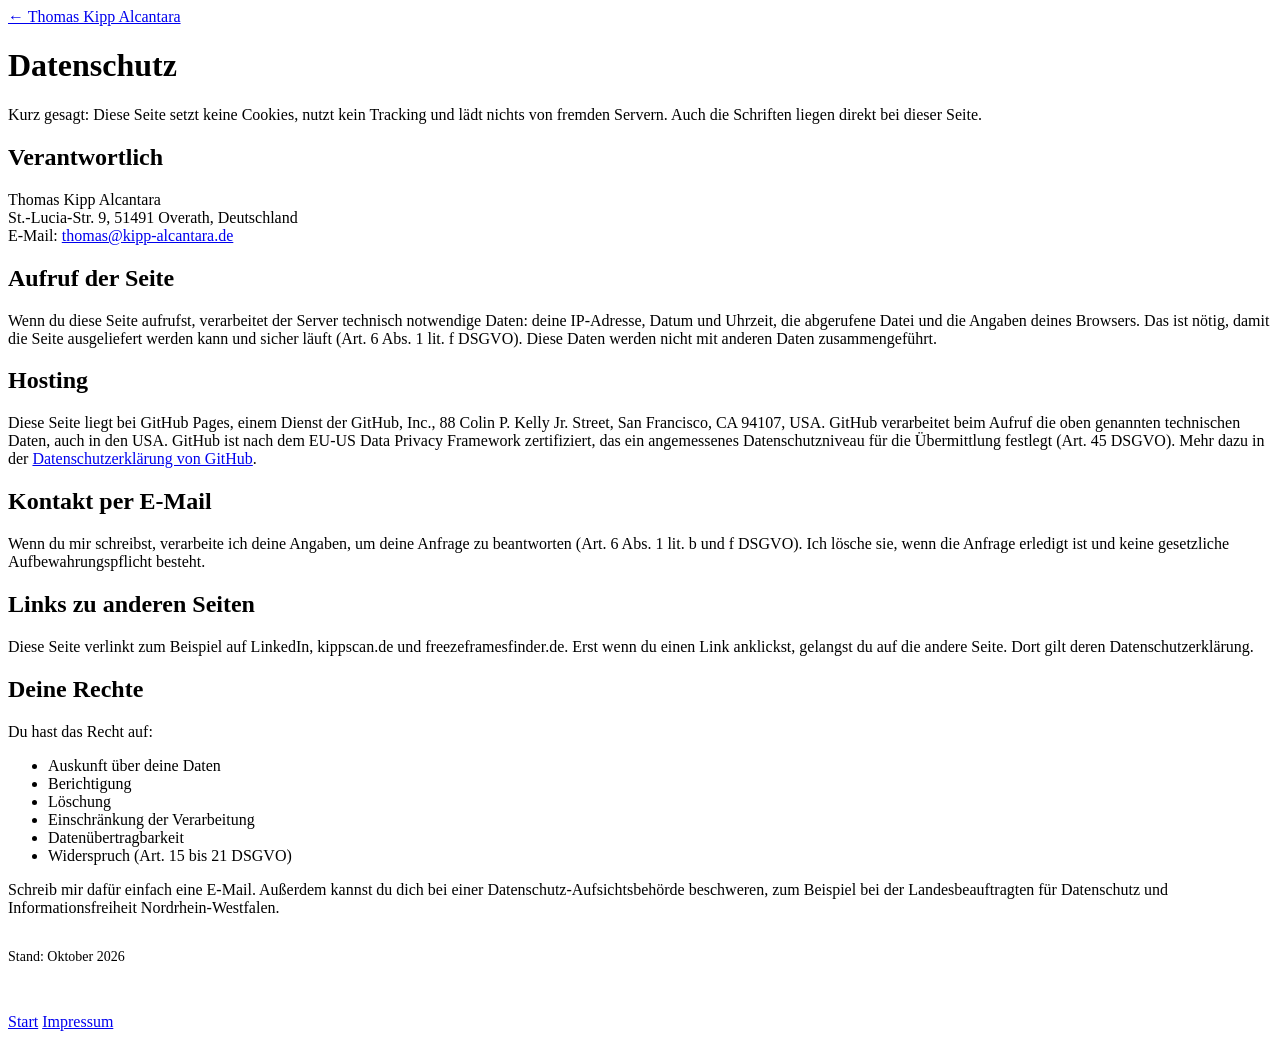
==== datenschutz.html @ ea0fd3ed "Datenschutz: GitHub Pages als Hoster, Domain für Pages Co-Authored-By: Claude Opus 5.5 <noreply@anth" ====
<!doctype html>
<html lang="de">
<head>
  <meta charset="utf-8">
  <meta name="viewport" content="width=device-width, initial-scale=1">
  <title>Datenschutz · Thomas Kipp Alcantara</title>
  <meta name="robots" content="noindex">
  <link rel="icon" href="img/favicon.svg" type="image/svg+xml">
  <link rel="stylesheet" href="css/style.css?v=3">
</head>
<body>
  <main class="wrap recht">
    <header class="top">
      <a class="zurueck" href="index.html">← Thomas Kipp Alcantara</a>
    </header>

    <h1>Datenschutz</h1>

    <p>Kurz gesagt: Diese Seite setzt keine Cookies, nutzt kein Tracking und lädt nichts von fremden Servern. Auch die Schriften liegen direkt bei dieser Seite.</p>

    <h2>Verantwortlich</h2>
    <p>
      Thomas Kipp Alcantara<br>
      St.-Lucia-Str. 9, 51491 Overath, Deutschland<br>
      E-Mail: <a href="mailto:thomas@kipp-alcantara.de">thomas@kipp-alcantara.de</a>
    </p>

    <h2>Aufruf der Seite</h2>
    <p>Wenn du diese Seite aufrufst, verarbeitet der Server technisch notwendige Daten: deine IP-Adresse, Datum und Uhrzeit, die abgerufene Datei und die Angaben deines Browsers. Das ist nötig, damit die Seite ausgeliefert werden kann und sicher läuft (Art. 6 Abs. 1 lit. f DSGVO). Diese Daten werden nicht mit anderen Daten zusammengeführt.</p>

    <h2>Hosting</h2>
    <p>Diese Seite liegt bei GitHub Pages, einem Dienst der GitHub, Inc., 88 Colin P. Kelly Jr. Street, San Francisco, CA 94107, USA. GitHub verarbeitet beim Aufruf die oben genannten technischen Daten, auch in den USA. GitHub ist nach dem EU-US Data Privacy Framework zertifiziert, das ein angemessenes Datenschutzniveau für die Übermittlung festlegt (Art. 45 DSGVO). Mehr dazu in der <a href="https://docs.github.com/de/site-policy/privacy-policies/github-general-privacy-statement">Datenschutzerklärung von GitHub</a>.</p>

    <h2>Kontakt per E-Mail</h2>
    <p>Wenn du mir schreibst, verarbeite ich deine Angaben, um deine Anfrage zu beantworten (Art. 6 Abs. 1 lit. b und f DSGVO). Ich lösche sie, wenn die Anfrage erledigt ist und keine gesetzliche Aufbewahrungspflicht besteht.</p>

    <h2>Links zu anderen Seiten</h2>
    <p>Diese Seite verlinkt zum Beispiel auf LinkedIn, kippscan.de und freezeframesfinder.de. Erst wenn du einen Link anklickst, gelangst du auf die andere Seite. Dort gilt deren Datenschutzerklärung.</p>

    <h2>Deine Rechte</h2>
    <p>Du hast das Recht auf:</p>
    <ul>
      <li>Auskunft über deine Daten</li>
      <li>Berichtigung</li>
      <li>Löschung</li>
      <li>Einschränkung der Verarbeitung</li>
      <li>Datenübertragbarkeit</li>
      <li>Widerspruch (Art. 15 bis 21 DSGVO)</li>
    </ul>
    <p>Schreib mir dafür einfach eine E-Mail. Außerdem kannst du dich bei einer Datenschutz-Aufsichtsbehörde beschweren, zum Beispiel bei der Landesbeauftragten für Datenschutz und Informationsfreiheit Nordrhein-Westfalen.</p>

    <p style="margin-top: 32px; color: var(--grau); font-size: 14px;">Stand: Oktober 2026</p>

    <footer class="fuss" style="margin-top: 48px;">
      <a href="index.html">Start</a>
      <a href="impressum.html">Impressum</a>
    </footer>
  </main>
</body>
</html>
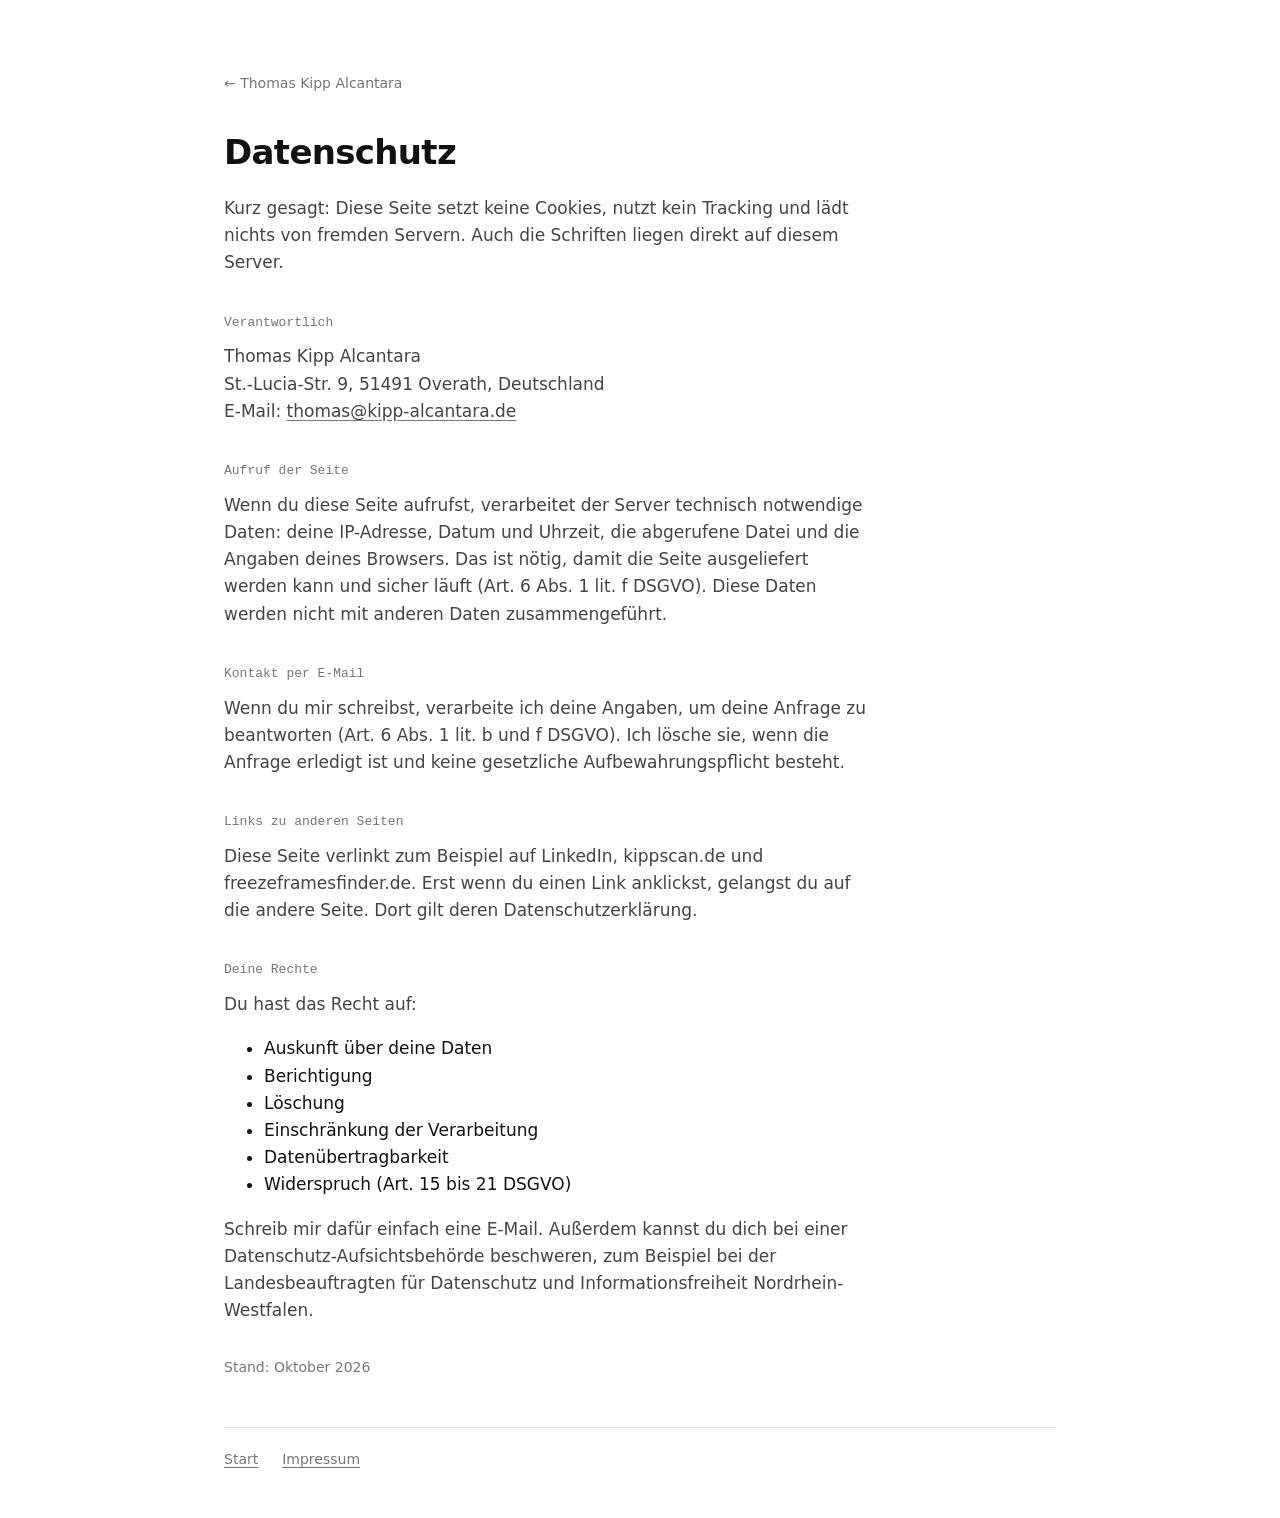
==== commit c6636756: "Seite auf fünf Werkzeuge umgebaut, schlichte Gestaltung Für die REWE-Bewerbung: KI-Schnitt, FreezeFr" ====
--- a/datenschutz.html
+++ b/datenschutz.html
@@ -16,7 +16,7 @@
 
     <h1>Datenschutz</h1>
 
-    <p>Kurz gesagt: Diese Seite setzt keine Cookies, nutzt kein Tracking und lädt nichts von fremden Servern. Auch die Schriften liegen direkt bei dieser Seite.</p>
+    <p>Kurz gesagt: Diese Seite setzt keine Cookies, nutzt kein Tracking und lädt nichts von fremden Servern. Auch die Schriften liegen direkt auf diesem Server.</p>
 
     <h2>Verantwortlich</h2>
     <p>
@@ -26,10 +26,9 @@
     </p>
 
     <h2>Aufruf der Seite</h2>
+    <!-- PFLICHT, sobald das Hosting feststeht: Namen und Sitz des Hosters eintragen.
+         Liegt der Hoster außerhalb der EU (z. B. GitHub Pages, USA), einen Satz zur Übermittlung in ein Drittland ergänzen. -->
     <p>Wenn du diese Seite aufrufst, verarbeitet der Server technisch notwendige Daten: deine IP-Adresse, Datum und Uhrzeit, die abgerufene Datei und die Angaben deines Browsers. Das ist nötig, damit die Seite ausgeliefert werden kann und sicher läuft (Art. 6 Abs. 1 lit. f DSGVO). Diese Daten werden nicht mit anderen Daten zusammengeführt.</p>
-
-    <h2>Hosting</h2>
-    <p>Diese Seite liegt bei GitHub Pages, einem Dienst der GitHub, Inc., 88 Colin P. Kelly Jr. Street, San Francisco, CA 94107, USA. GitHub verarbeitet beim Aufruf die oben genannten technischen Daten, auch in den USA. GitHub ist nach dem EU-US Data Privacy Framework zertifiziert, das ein angemessenes Datenschutzniveau für die Übermittlung festlegt (Art. 45 DSGVO). Mehr dazu in der <a href="https://docs.github.com/de/site-policy/privacy-policies/github-general-privacy-statement">Datenschutzerklärung von GitHub</a>.</p>
 
     <h2>Kontakt per E-Mail</h2>
     <p>Wenn du mir schreibst, verarbeite ich deine Angaben, um deine Anfrage zu beantworten (Art. 6 Abs. 1 lit. b und f DSGVO). Ich lösche sie, wenn die Anfrage erledigt ist und keine gesetzliche Aufbewahrungspflicht besteht.</p>
--- a/css/style.css
+++ b/css/style.css
@@ -0,0 +1,208 @@
+/* Thomas Kipp Alcantara – schlichte Seite: eine Schrift, viel Weiß, die Werkzeuge stehen im Mittelpunkt.
+   Schriften liegen selbst auf dem Server (DSGVO), nichts wird von fremden Servern geladen. */
+
+@font-face { font-family: "Inter"; font-style: normal; font-weight: 400 600; font-display: swap; src: url("../fonts/inter.woff2") format("woff2"); }
+@font-face { font-family: "IBM Plex Mono"; font-style: normal; font-weight: 400; font-display: swap; src: url("../fonts/ibm-plex-mono-400.woff2") format("woff2"); }
+
+:root {
+  --grund: #ffffff;
+  --text: #111111;
+  --text-2: #444444;
+  --grau: #767676;
+  --linie: #e4e4e4;
+  --flaeche: #f5f5f5;
+  --schrift: "Inter", system-ui, -apple-system, "Segoe UI", sans-serif;
+  --mono: "IBM Plex Mono", ui-monospace, Menlo, monospace;
+}
+
+@media (prefers-color-scheme: dark) {
+  :root {
+    --grund: #0f0f10;
+    --text: #f2f2f2;
+    --text-2: #c4c4c4;
+    --grau: #8c8c8c;
+    --linie: #2a2a2c;
+    --flaeche: #19191b;
+  }
+}
+
+* { box-sizing: border-box; }
+
+html { -webkit-text-size-adjust: 100%; }
+
+body {
+  margin: 0;
+  background: var(--grund);
+  color: var(--text);
+  font-family: var(--schrift);
+  font-size: 17px;
+  line-height: 1.6;
+  -webkit-font-smoothing: antialiased;
+}
+
+.wrap {
+  max-width: 880px;
+  margin: 0 auto;
+  padding: 72px 24px 48px;
+}
+
+a { color: inherit; text-decoration-color: var(--grau); text-underline-offset: 3px; }
+a:hover { text-decoration-color: currentColor; }
+
+h1, h2, h3, p, dl, dd, figure { margin: 0; }
+
+/* Kopf */
+.kopf {
+  display: flex;
+  align-items: center;
+  justify-content: space-between;
+  gap: 32px;
+}
+.rolle {
+  font-family: var(--mono);
+  font-size: 13px;
+  color: var(--grau);
+  margin-bottom: 14px;
+}
+h1 {
+  font-size: clamp(34px, 6vw, 54px);
+  line-height: 1.08;
+  font-weight: 600;
+  letter-spacing: -0.02em;
+}
+.claim {
+  margin-top: 16px;
+  font-size: clamp(19px, 2.6vw, 23px);
+  color: var(--text-2);
+  max-width: 22em;
+}
+.foto {
+  width: 148px;
+  height: 148px;
+  flex: none;
+  border-radius: 50%;
+  object-fit: cover;
+}
+
+/* Abschnitte */
+section {
+  margin-top: 72px;
+  padding-top: 20px;
+  border-top: 1px solid var(--linie);
+}
+h2 {
+  font-family: var(--mono);
+  font-size: 13px;
+  font-weight: 400;
+  color: var(--grau);
+  margin-bottom: 24px;
+}
+.text p { max-width: 38em; }
+.text p + p { margin-top: 14px; }
+
+/* Werkzeuge */
+.werkzeug + .werkzeug {
+  margin-top: 64px;
+  padding-top: 48px;
+  border-top: 1px solid var(--linie);
+}
+.werkzeug header {
+  display: grid;
+  grid-template-columns: 44px 1fr;
+  column-gap: 8px;
+  align-items: baseline;
+}
+.nr {
+  font-family: var(--mono);
+  font-size: 13px;
+  color: var(--grau);
+}
+h3 {
+  font-size: clamp(24px, 3.6vw, 30px);
+  line-height: 1.2;
+  font-weight: 600;
+  letter-spacing: -0.01em;
+}
+.kurz {
+  grid-column: 2;
+  margin-top: 6px;
+  color: var(--text-2);
+  font-size: 18px;
+}
+figure { margin-top: 24px; }
+figure img, figure video {
+  display: block;
+  width: 100%;
+  height: auto;
+  border: 1px solid var(--linie);
+  border-radius: 8px;
+  background: var(--flaeche);
+}
+figcaption {
+  margin-top: 8px;
+  font-size: 14px;
+  color: var(--grau);
+}
+
+/* Zeilen: Begriff links, Inhalt rechts */
+.spec {
+  display: grid;
+  grid-template-columns: 120px 1fr;
+  margin-top: 24px;
+}
+section > .spec { margin-top: 0; }
+.spec dt, .spec dd {
+  padding: 12px 0;
+  border-top: 1px solid var(--linie);
+}
+.spec dt:first-of-type, .spec dt:first-of-type + dd { border-top: 0; padding-top: 0; }
+.spec dt {
+  font-family: var(--mono);
+  font-size: 13px;
+  line-height: 2;
+  color: var(--grau);
+}
+.spec dd { color: var(--text-2); }
+
+.btn {
+  display: inline-block;
+  margin-top: 24px;
+  padding: 10px 18px;
+  border: 1px solid var(--text);
+  border-radius: 6px;
+  font-size: 15px;
+  text-decoration: none;
+}
+.btn:hover { background: var(--text); color: var(--grund); }
+
+.fuss {
+  margin-top: 72px;
+  padding-top: 20px;
+  border-top: 1px solid var(--linie);
+  display: flex;
+  gap: 24px;
+  font-size: 14px;
+  color: var(--grau);
+}
+
+/* Impressum und Datenschutz */
+.top { font-size: 14px; color: var(--grau); margin-bottom: 40px; }
+.zurueck { text-decoration: none; }
+.recht h1 { font-size: 34px; margin-bottom: 24px; }
+.recht h2 { margin: 36px 0 10px; }
+.recht p { max-width: 38em; color: var(--text-2); }
+.recht p + p { margin-top: 12px; }
+
+@media (max-width: 640px) {
+  body { font-size: 16px; }
+  .wrap { padding: 40px 16px 32px; }
+  .kopf { flex-direction: column-reverse; align-items: flex-start; gap: 24px; }
+  .foto { width: 96px; height: 96px; }
+  section { margin-top: 56px; }
+  .werkzeug header { grid-template-columns: 1fr; }
+  .kurz { grid-column: 1; }
+  .spec { grid-template-columns: 1fr; }
+  .spec dt { padding-bottom: 0; line-height: 1.6; }
+  .spec dd { border-top: 0; padding-top: 2px; }
+  .spec dt:first-of-type + dd { padding-top: 2px; }
+}
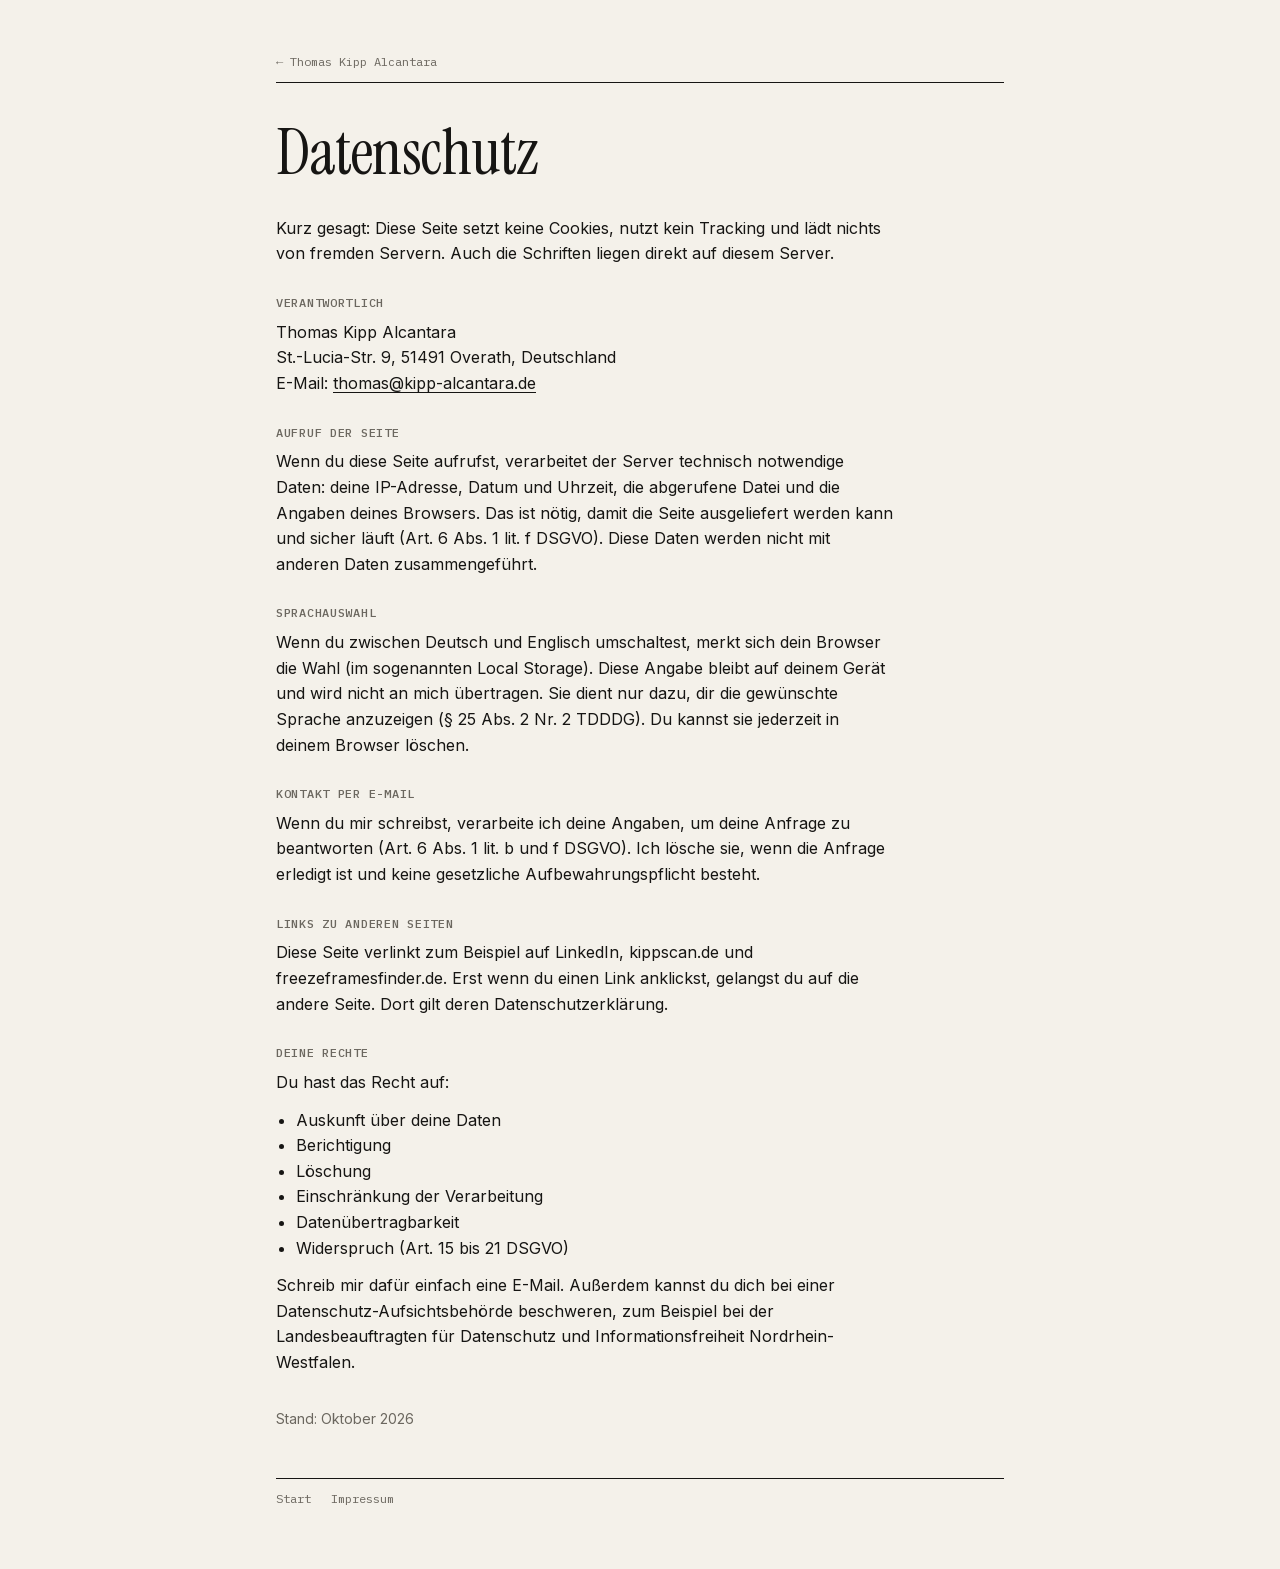
==== commit 40d96556: "Stand der Profilseite vom 25.10.2026 vor dem Umbau Sichert den bisherigen Entwurf, bevor die Seite a" ====
--- a/datenschutz.html
+++ b/datenschutz.html
@@ -30,6 +30,9 @@
          Liegt der Hoster außerhalb der EU (z. B. GitHub Pages, USA), einen Satz zur Übermittlung in ein Drittland ergänzen. -->
     <p>Wenn du diese Seite aufrufst, verarbeitet der Server technisch notwendige Daten: deine IP-Adresse, Datum und Uhrzeit, die abgerufene Datei und die Angaben deines Browsers. Das ist nötig, damit die Seite ausgeliefert werden kann und sicher läuft (Art. 6 Abs. 1 lit. f DSGVO). Diese Daten werden nicht mit anderen Daten zusammengeführt.</p>
 
+    <h2>Sprachauswahl</h2>
+    <p>Wenn du zwischen Deutsch und Englisch umschaltest, merkt sich dein Browser die Wahl (im sogenannten Local Storage). Diese Angabe bleibt auf deinem Gerät und wird nicht an mich übertragen. Sie dient nur dazu, dir die gewünschte Sprache anzuzeigen (§ 25 Abs. 2 Nr. 2 TDDDG). Du kannst sie jederzeit in deinem Browser löschen.</p>
+
     <h2>Kontakt per E-Mail</h2>
     <p>Wenn du mir schreibst, verarbeite ich deine Angaben, um deine Anfrage zu beantworten (Art. 6 Abs. 1 lit. b und f DSGVO). Ich lösche sie, wenn die Anfrage erledigt ist und keine gesetzliche Aufbewahrungspflicht besteht.</p>
 
--- a/css/style.css
+++ b/css/style.css
@@ -1,208 +1,127 @@
-/* Thomas Kipp Alcantara – schlichte Seite: eine Schrift, viel Weiß, die Werkzeuge stehen im Mittelpunkt.
-   Schriften liegen selbst auf dem Server (DSGVO), nichts wird von fremden Servern geladen. */
+/* ============================================================
+   THOMAS KIPP ALCANTARA — style.css
+   Entwurf A „Redaktionell hell“: Papierton, Serifen-Überschrift,
+   Mono für Beschriftungen, dünne Linien statt Kästen.
+   Farben stehen oben als Variablen – nur dort ändern.
+   ============================================================ */
 
+@font-face { font-family: "Instrument Serif"; font-style: normal; font-weight: 400; font-display: swap; src: url("../fonts/instrument-serif.woff2") format("woff2"); }
+@font-face { font-family: "Instrument Serif"; font-style: italic; font-weight: 400; font-display: swap; src: url("../fonts/instrument-serif-italic.woff2") format("woff2"); }
 @font-face { font-family: "Inter"; font-style: normal; font-weight: 400 600; font-display: swap; src: url("../fonts/inter.woff2") format("woff2"); }
 @font-face { font-family: "IBM Plex Mono"; font-style: normal; font-weight: 400; font-display: swap; src: url("../fonts/ibm-plex-mono-400.woff2") format("woff2"); }
+@font-face { font-family: "IBM Plex Mono"; font-style: normal; font-weight: 500; font-display: swap; src: url("../fonts/ibm-plex-mono-500.woff2") format("woff2"); }
 
 :root {
-  --grund: #ffffff;
-  --text: #111111;
-  --text-2: #444444;
-  --grau: #767676;
-  --linie: #e4e4e4;
-  --flaeche: #f5f5f5;
-  --schrift: "Inter", system-ui, -apple-system, "Segoe UI", sans-serif;
+  --papier: #f4f1ea;
+  --tinte: #161513;
+  --text-2: #3b3832;
+  --grau: #6b675f;
+  --grau-hell: #8b867c;
+  --linie: #d5d0c5;
+
+  --serif: "Instrument Serif", Georgia, serif;
+  --sans: "Inter", system-ui, -apple-system, sans-serif;
   --mono: "IBM Plex Mono", ui-monospace, Menlo, monospace;
 }
 
-@media (prefers-color-scheme: dark) {
-  :root {
-    --grund: #0f0f10;
-    --text: #f2f2f2;
-    --text-2: #c4c4c4;
-    --grau: #8c8c8c;
-    --linie: #2a2a2c;
-    --flaeche: #19191b;
-  }
-}
-
-* { box-sizing: border-box; }
+* { box-sizing: border-box; margin: 0; padding: 0; }
 
 html { -webkit-text-size-adjust: 100%; }
 
 body {
-  margin: 0;
-  background: var(--grund);
-  color: var(--text);
-  font-family: var(--schrift);
+  background: var(--papier);
+  color: var(--tinte);
+  font-family: var(--sans);
   font-size: 17px;
   line-height: 1.6;
   -webkit-font-smoothing: antialiased;
 }
 
-.wrap {
-  max-width: 880px;
-  margin: 0 auto;
-  padding: 72px 24px 48px;
+a { color: inherit; text-underline-offset: 3px; text-decoration-thickness: 1px; }
+a:hover { color: var(--grau); }
+:focus-visible { outline: 2px solid var(--tinte); outline-offset: 3px; }
+
+.wrap { max-width: 760px; margin: 0 auto; padding: 56px 16px 64px; }
+
+/* ---------- Kopfzeile ---------- */
+.top {
+  display: flex; justify-content: space-between; align-items: center; gap: 16px;
+  font: 400 12px/1 var(--mono); color: var(--grau);
+  padding-bottom: 14px; border-bottom: 1px solid var(--tinte);
+}
+.sprache { display: flex; gap: 6px; align-items: center; }
+.sprache button {
+  font: inherit; color: var(--grau-hell); background: none; border: 0; padding: 4px 2px; cursor: pointer;
+}
+.sprache button[aria-pressed="true"] { color: var(--tinte); }
+
+/* ---------- Name, Claim, Foto ---------- */
+.kopf { display: grid; grid-template-columns: 1fr 180px; gap: 32px; padding: 40px 0 48px; align-items: end; }
+h1 { font: 400 clamp(48px, 9vw, 88px)/.95 var(--serif); letter-spacing: -.01em; }
+.claim { margin-top: 20px; font: italic 400 26px/1.25 var(--serif); color: var(--text-2); }
+.foto { display: block; width: 100%; height: auto; aspect-ratio: 4 / 5; object-fit: cover; object-position: 50% 30%; background: #1d1d1d; }
+
+/* ---------- Abschnitte ---------- */
+section { border-top: 1px solid var(--tinte); padding: 28px 0 36px; display: grid; grid-template-columns: 160px 1fr; gap: 24px; }
+h2 { font: 500 12px/1.4 var(--mono); text-transform: uppercase; letter-spacing: .06em; color: var(--grau); }
+section p { max-width: 52ch; }
+
+/* ---------- Liste „Umgesetzt“ ---------- */
+.liste { list-style: none; }
+.liste li { display: grid; grid-template-columns: 34px 1fr auto; gap: 12px; padding: 12px 0; border-bottom: 1px solid var(--linie); align-items: baseline; }
+.liste li:first-child { padding-top: 0; }
+.liste .nr { font: 400 12px/1 var(--mono); color: var(--grau-hell); }
+.liste .was { font-weight: 500; line-height: 1.4; }
+.liste .art { display: inline-block; color: var(--grau); font-size: 14px; margin-left: 8px; font-weight: 400; }
+.liste .namen { grid-column: 2 / -1; color: var(--text-2); font-size: 16px; line-height: 1.7; }
+.liste .namen span { white-space: nowrap; }
+.liste .link { font: 400 13px/1 var(--mono); text-decoration: none; border-bottom: 1px solid currentColor; white-space: nowrap; }
+.liste .gruppe {
+  display: block; padding: 20px 0 8px; border: 0;
+  font: 500 11px/1 var(--mono); text-transform: uppercase; letter-spacing: .06em; color: var(--grau-hell);
+}
+.liste .gruppe:first-child { padding-top: 2px; }
+
+/* ---------- Spec-Zeilen (Werkzeug, Kontakt) ---------- */
+.spec { display: grid; grid-template-columns: 136px 1fr; row-gap: 10px; font-size: 16px; }
+.spec dt { font: 400 13px/1.6 var(--mono); color: var(--grau); }
+.spec dd { min-width: 0; overflow-wrap: anywhere; }
+
+/* ---------- Kontakt ---------- */
+.anstoss { font: italic 400 24px/1.3 var(--serif); color: var(--text-2); margin-bottom: 18px; }
+.btn {
+  display: inline-block; margin-top: 20px; padding: 12px 18px;
+  background: var(--tinte); color: var(--papier); text-decoration: none; font-size: 15px; font-weight: 500;
+}
+.btn:hover { color: var(--papier); background: var(--text-2); }
+
+/* ---------- Fuß ---------- */
+.fuss { border-top: 1px solid var(--tinte); padding-top: 14px; display: flex; gap: 20px; font: 400 12px/1 var(--mono); color: var(--grau); }
+.fuss a { text-decoration: none; }
+
+/* ---------- Rechtstexte (Impressum, Datenschutz) ---------- */
+.recht h1 { font-size: clamp(40px, 8vw, 64px); padding: 40px 0 32px; }
+.recht h2 { margin: 28px 0 8px; }
+.recht p, .recht ul { max-width: 62ch; margin-bottom: 12px; font-size: 16px; }
+.recht ul { padding-left: 20px; }
+.recht .zurueck { font: 400 12px/1 var(--mono); color: var(--grau); text-decoration: none; }
+
+/* ---------- Handy ---------- */
+@media (max-width: 640px) {
+  .wrap { padding-top: 24px; }
+  .kopf { grid-template-columns: 1fr; gap: 24px; padding: 28px 0 36px; }
+  .kopf .foto { width: 140px; order: -1; }
+  .claim { font-size: 22px; }
+  section { grid-template-columns: 1fr; gap: 14px; }
+  .liste li { grid-template-columns: 28px 1fr; }
+  .liste .art { display: block; margin-left: 0; }
+  .liste .link { grid-column: 2; justify-self: start; }
+  .spec { grid-template-columns: 1fr; row-gap: 2px; }
+  .spec dd { margin-bottom: 10px; }
+  .anstoss { font-size: 21px; }
 }
 
-a { color: inherit; text-decoration-color: var(--grau); text-underline-offset: 3px; }
-a:hover { text-decoration-color: currentColor; }
-
-h1, h2, h3, p, dl, dd, figure { margin: 0; }
-
-/* Kopf */
-.kopf {
-  display: flex;
-  align-items: center;
-  justify-content: space-between;
-  gap: 32px;
+@media print {
+  body { background: #fff; }
+  .sprache, .btn { display: none; }
 }
-.rolle {
-  font-family: var(--mono);
-  font-size: 13px;
-  color: var(--grau);
-  margin-bottom: 14px;
-}
-h1 {
-  font-size: clamp(34px, 6vw, 54px);
-  line-height: 1.08;
-  font-weight: 600;
-  letter-spacing: -0.02em;
-}
-.claim {
-  margin-top: 16px;
-  font-size: clamp(19px, 2.6vw, 23px);
-  color: var(--text-2);
-  max-width: 22em;
-}
-.foto {
-  width: 148px;
-  height: 148px;
-  flex: none;
-  border-radius: 50%;
-  object-fit: cover;
-}
-
-/* Abschnitte */
-section {
-  margin-top: 72px;
-  padding-top: 20px;
-  border-top: 1px solid var(--linie);
-}
-h2 {
-  font-family: var(--mono);
-  font-size: 13px;
-  font-weight: 400;
-  color: var(--grau);
-  margin-bottom: 24px;
-}
-.text p { max-width: 38em; }
-.text p + p { margin-top: 14px; }
-
-/* Werkzeuge */
-.werkzeug + .werkzeug {
-  margin-top: 64px;
-  padding-top: 48px;
-  border-top: 1px solid var(--linie);
-}
-.werkzeug header {
-  display: grid;
-  grid-template-columns: 44px 1fr;
-  column-gap: 8px;
-  align-items: baseline;
-}
-.nr {
-  font-family: var(--mono);
-  font-size: 13px;
-  color: var(--grau);
-}
-h3 {
-  font-size: clamp(24px, 3.6vw, 30px);
-  line-height: 1.2;
-  font-weight: 600;
-  letter-spacing: -0.01em;
-}
-.kurz {
-  grid-column: 2;
-  margin-top: 6px;
-  color: var(--text-2);
-  font-size: 18px;
-}
-figure { margin-top: 24px; }
-figure img, figure video {
-  display: block;
-  width: 100%;
-  height: auto;
-  border: 1px solid var(--linie);
-  border-radius: 8px;
-  background: var(--flaeche);
-}
-figcaption {
-  margin-top: 8px;
-  font-size: 14px;
-  color: var(--grau);
-}
-
-/* Zeilen: Begriff links, Inhalt rechts */
-.spec {
-  display: grid;
-  grid-template-columns: 120px 1fr;
-  margin-top: 24px;
-}
-section > .spec { margin-top: 0; }
-.spec dt, .spec dd {
-  padding: 12px 0;
-  border-top: 1px solid var(--linie);
-}
-.spec dt:first-of-type, .spec dt:first-of-type + dd { border-top: 0; padding-top: 0; }
-.spec dt {
-  font-family: var(--mono);
-  font-size: 13px;
-  line-height: 2;
-  color: var(--grau);
-}
-.spec dd { color: var(--text-2); }
-
-.btn {
-  display: inline-block;
-  margin-top: 24px;
-  padding: 10px 18px;
-  border: 1px solid var(--text);
-  border-radius: 6px;
-  font-size: 15px;
-  text-decoration: none;
-}
-.btn:hover { background: var(--text); color: var(--grund); }
-
-.fuss {
-  margin-top: 72px;
-  padding-top: 20px;
-  border-top: 1px solid var(--linie);
-  display: flex;
-  gap: 24px;
-  font-size: 14px;
-  color: var(--grau);
-}
-
-/* Impressum und Datenschutz */
-.top { font-size: 14px; color: var(--grau); margin-bottom: 40px; }
-.zurueck { text-decoration: none; }
-.recht h1 { font-size: 34px; margin-bottom: 24px; }
-.recht h2 { margin: 36px 0 10px; }
-.recht p { max-width: 38em; color: var(--text-2); }
-.recht p + p { margin-top: 12px; }
-
-@media (max-width: 640px) {
-  body { font-size: 16px; }
-  .wrap { padding: 40px 16px 32px; }
-  .kopf { flex-direction: column-reverse; align-items: flex-start; gap: 24px; }
-  .foto { width: 96px; height: 96px; }
-  section { margin-top: 56px; }
-  .werkzeug header { grid-template-columns: 1fr; }
-  .kurz { grid-column: 1; }
-  .spec { grid-template-columns: 1fr; }
-  .spec dt { padding-bottom: 0; line-height: 1.6; }
-  .spec dd { border-top: 0; padding-top: 2px; }
-  .spec dt:first-of-type + dd { padding-top: 2px; }
-}
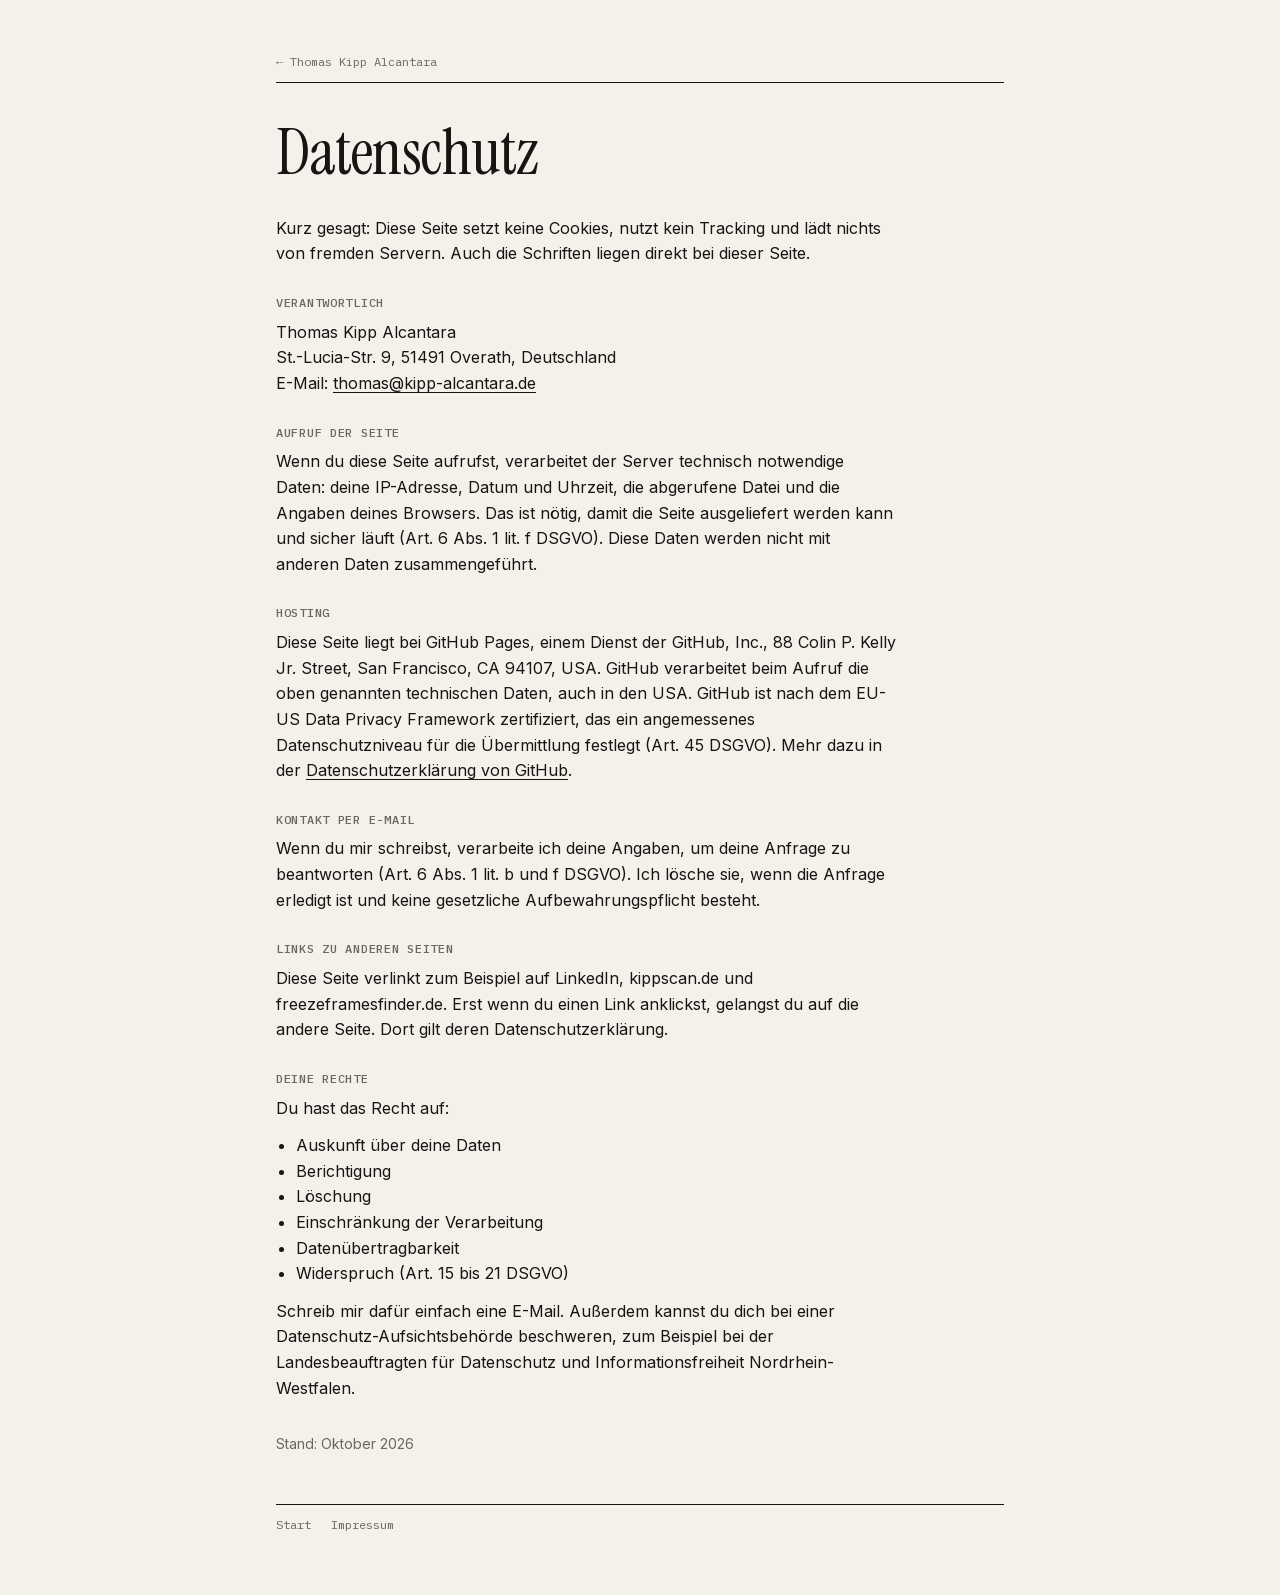
==== commit d9f8c802: "Impressum und Datenschutz laden die aktuelle Stildatei Co-Authored-By: Claude Opus 5.5 <noreply@anth" ====
--- a/datenschutz.html
+++ b/datenschutz.html
@@ -6,7 +6,7 @@
   <title>Datenschutz · Thomas Kipp Alcantara</title>
   <meta name="robots" content="noindex">
   <link rel="icon" href="img/favicon.svg" type="image/svg+xml">
-  <link rel="stylesheet" href="css/style.css?v=3">
+  <link rel="stylesheet" href="css/style.css?v=12">
 </head>
 <body>
   <main class="wrap recht">
@@ -16,7 +16,7 @@
 
     <h1>Datenschutz</h1>
 
-    <p>Kurz gesagt: Diese Seite setzt keine Cookies, nutzt kein Tracking und lädt nichts von fremden Servern. Auch die Schriften liegen direkt auf diesem Server.</p>
+    <p>Kurz gesagt: Diese Seite setzt keine Cookies, nutzt kein Tracking und lädt nichts von fremden Servern. Auch die Schriften liegen direkt bei dieser Seite.</p>
 
     <h2>Verantwortlich</h2>
     <p>
@@ -26,12 +26,10 @@
     </p>
 
     <h2>Aufruf der Seite</h2>
-    <!-- PFLICHT, sobald das Hosting feststeht: Namen und Sitz des Hosters eintragen.
-         Liegt der Hoster außerhalb der EU (z. B. GitHub Pages, USA), einen Satz zur Übermittlung in ein Drittland ergänzen. -->
     <p>Wenn du diese Seite aufrufst, verarbeitet der Server technisch notwendige Daten: deine IP-Adresse, Datum und Uhrzeit, die abgerufene Datei und die Angaben deines Browsers. Das ist nötig, damit die Seite ausgeliefert werden kann und sicher läuft (Art. 6 Abs. 1 lit. f DSGVO). Diese Daten werden nicht mit anderen Daten zusammengeführt.</p>
 
-    <h2>Sprachauswahl</h2>
-    <p>Wenn du zwischen Deutsch und Englisch umschaltest, merkt sich dein Browser die Wahl (im sogenannten Local Storage). Diese Angabe bleibt auf deinem Gerät und wird nicht an mich übertragen. Sie dient nur dazu, dir die gewünschte Sprache anzuzeigen (§ 25 Abs. 2 Nr. 2 TDDDG). Du kannst sie jederzeit in deinem Browser löschen.</p>
+    <h2>Hosting</h2>
+    <p>Diese Seite liegt bei GitHub Pages, einem Dienst der GitHub, Inc., 88 Colin P. Kelly Jr. Street, San Francisco, CA 94107, USA. GitHub verarbeitet beim Aufruf die oben genannten technischen Daten, auch in den USA. GitHub ist nach dem EU-US Data Privacy Framework zertifiziert, das ein angemessenes Datenschutzniveau für die Übermittlung festlegt (Art. 45 DSGVO). Mehr dazu in der <a href="https://docs.github.com/de/site-policy/privacy-policies/github-general-privacy-statement">Datenschutzerklärung von GitHub</a>.</p>
 
     <h2>Kontakt per E-Mail</h2>
     <p>Wenn du mir schreibst, verarbeite ich deine Angaben, um deine Anfrage zu beantworten (Art. 6 Abs. 1 lit. b und f DSGVO). Ich lösche sie, wenn die Anfrage erledigt ist und keine gesetzliche Aufbewahrungspflicht besteht.</p>
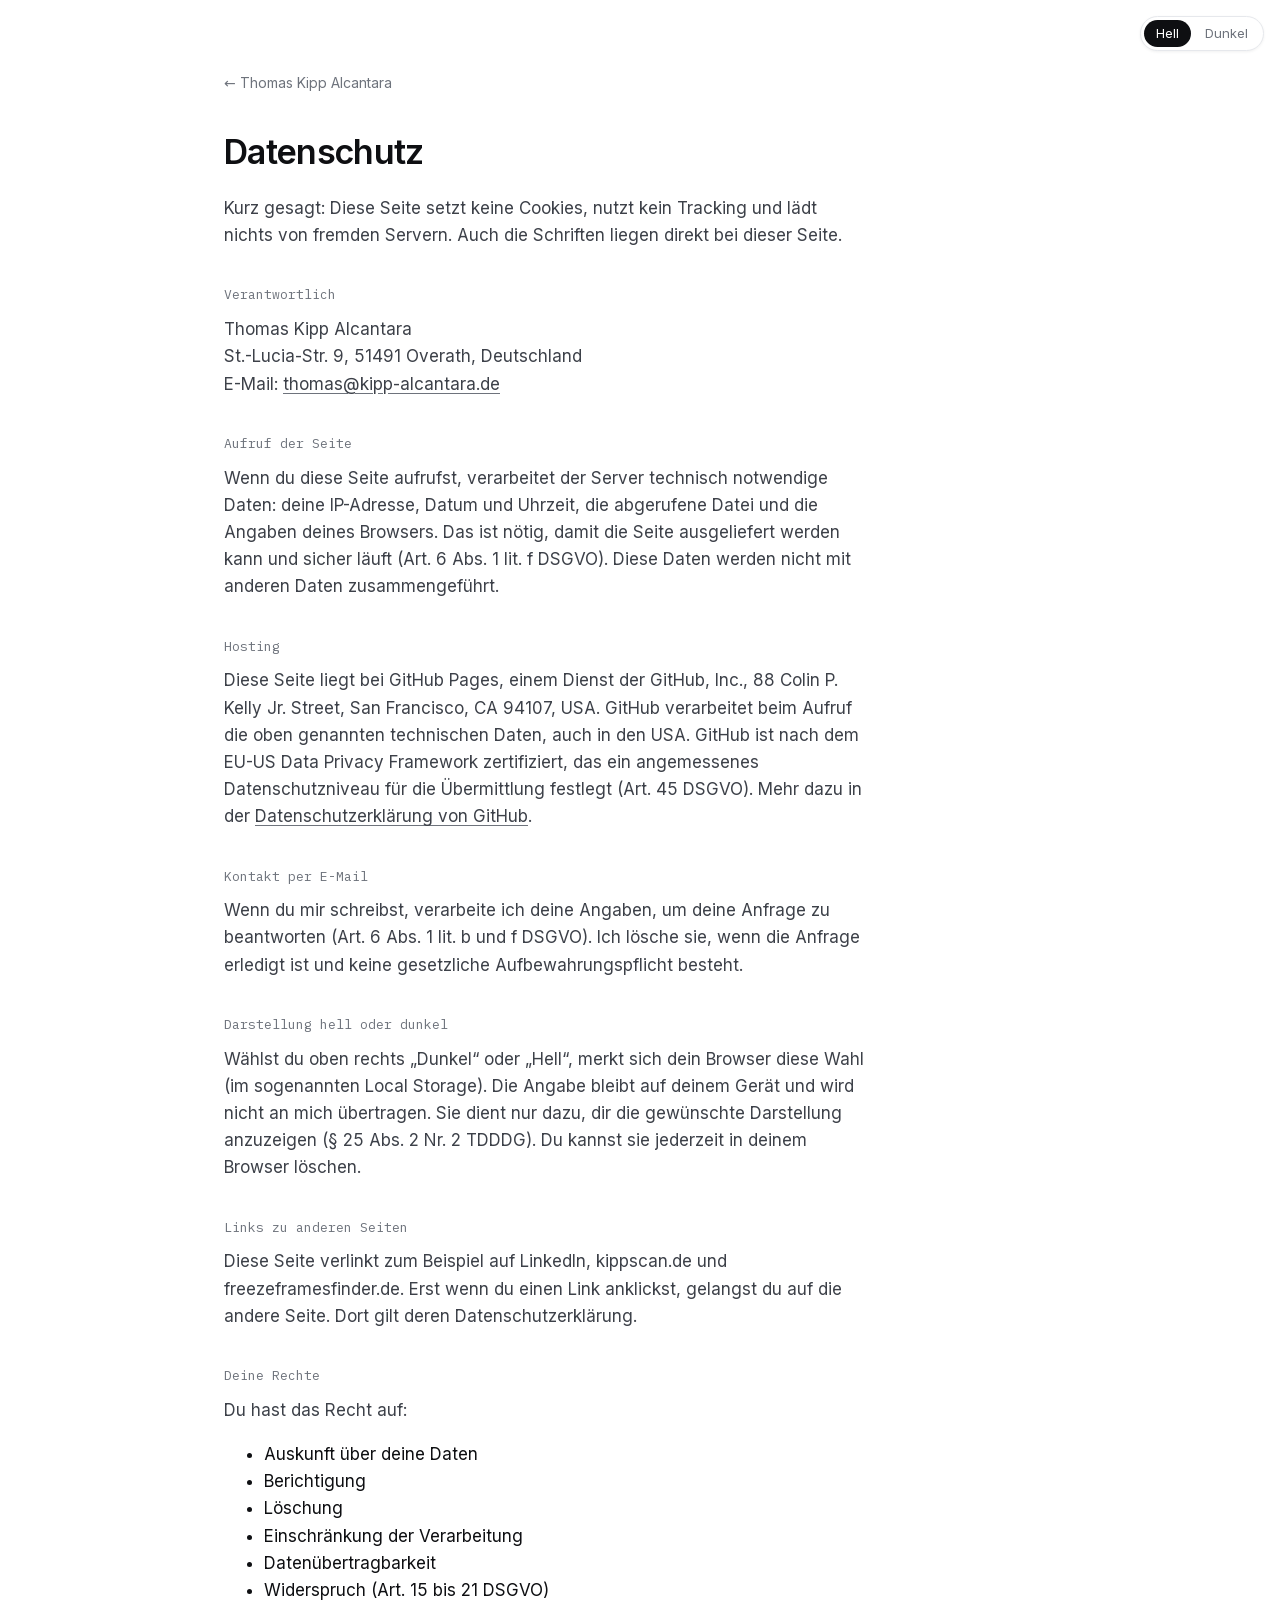
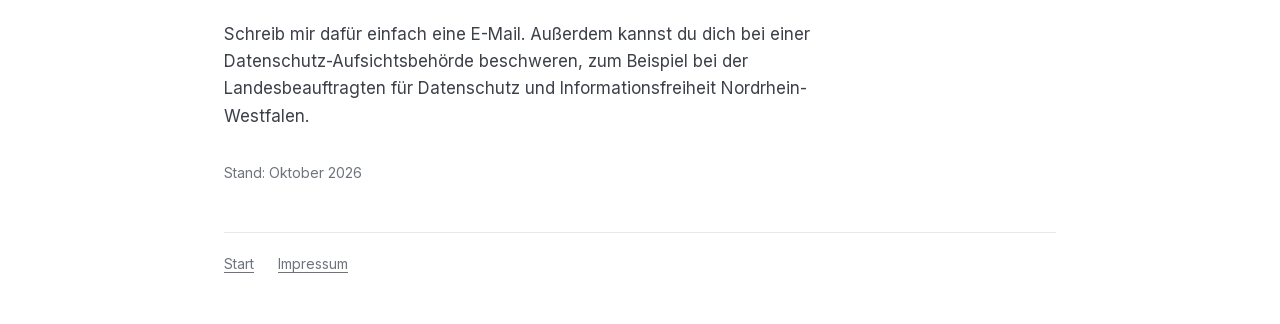
==== commit bd98bb2a: "Hell als Standard, Schalter für hell und dunkel, Akzentfarbe Die Seite folgt nicht mehr der Systemei" ====
--- a/datenschutz.html
+++ b/datenschutz.html
@@ -6,9 +6,14 @@
   <title>Datenschutz · Thomas Kipp Alcantara</title>
   <meta name="robots" content="noindex">
   <link rel="icon" href="img/favicon.svg" type="image/svg+xml">
-  <link rel="stylesheet" href="css/style.css?v=12">
+  <link rel="stylesheet" href="css/style.css?v=13">
+  <script>try{if(localStorage.getItem("farbe")==="dunkel")document.documentElement.setAttribute("data-theme","dark")}catch(e){}</script>
 </head>
 <body>
+  <div class="farbwahl" role="group" aria-label="Darstellung">
+    <button type="button" data-farbe="hell" aria-pressed="true">Hell</button>
+    <button type="button" data-farbe="dunkel" aria-pressed="false">Dunkel</button>
+  </div>
   <main class="wrap recht">
     <header class="top">
       <a class="zurueck" href="index.html">← Thomas Kipp Alcantara</a>
@@ -34,6 +39,9 @@
     <h2>Kontakt per E-Mail</h2>
     <p>Wenn du mir schreibst, verarbeite ich deine Angaben, um deine Anfrage zu beantworten (Art. 6 Abs. 1 lit. b und f DSGVO). Ich lösche sie, wenn die Anfrage erledigt ist und keine gesetzliche Aufbewahrungspflicht besteht.</p>
 
+    <h2>Darstellung hell oder dunkel</h2>
+    <p>Wählst du oben rechts „Dunkel“ oder „Hell“, merkt sich dein Browser diese Wahl (im sogenannten Local Storage). Die Angabe bleibt auf deinem Gerät und wird nicht an mich übertragen. Sie dient nur dazu, dir die gewünschte Darstellung anzuzeigen (§ 25 Abs. 2 Nr. 2 TDDDG). Du kannst sie jederzeit in deinem Browser löschen.</p>
+
     <h2>Links zu anderen Seiten</h2>
     <p>Diese Seite verlinkt zum Beispiel auf LinkedIn, kippscan.de und freezeframesfinder.de. Erst wenn du einen Link anklickst, gelangst du auf die andere Seite. Dort gilt deren Datenschutzerklärung.</p>
 
@@ -56,5 +64,6 @@
       <a href="impressum.html">Impressum</a>
     </footer>
   </main>
+  <script src="js/farbe.js?v=1" defer></script>
 </body>
 </html>
--- a/css/style.css
+++ b/css/style.css
@@ -1,127 +1,243 @@
-/* ============================================================
-   THOMAS KIPP ALCANTARA — style.css
-   Entwurf A „Redaktionell hell“: Papierton, Serifen-Überschrift,
-   Mono für Beschriftungen, dünne Linien statt Kästen.
-   Farben stehen oben als Variablen – nur dort ändern.
-   ============================================================ */
-
-@font-face { font-family: "Instrument Serif"; font-style: normal; font-weight: 400; font-display: swap; src: url("../fonts/instrument-serif.woff2") format("woff2"); }
-@font-face { font-family: "Instrument Serif"; font-style: italic; font-weight: 400; font-display: swap; src: url("../fonts/instrument-serif-italic.woff2") format("woff2"); }
+/* Thomas Kipp Alcantara – schlichte Seite: eine Schrift, viel Weiß, die Werkzeuge stehen im Mittelpunkt.
+   Schriften liegen selbst auf dem Server (DSGVO), nichts wird von fremden Servern geladen. */
+
 @font-face { font-family: "Inter"; font-style: normal; font-weight: 400 600; font-display: swap; src: url("../fonts/inter.woff2") format("woff2"); }
 @font-face { font-family: "IBM Plex Mono"; font-style: normal; font-weight: 400; font-display: swap; src: url("../fonts/ibm-plex-mono-400.woff2") format("woff2"); }
-@font-face { font-family: "IBM Plex Mono"; font-style: normal; font-weight: 500; font-display: swap; src: url("../fonts/ibm-plex-mono-500.woff2") format("woff2"); }
 
 :root {
-  --papier: #f4f1ea;
-  --tinte: #161513;
-  --text-2: #3b3832;
-  --grau: #6b675f;
-  --grau-hell: #8b867c;
-  --linie: #d5d0c5;
-
-  --serif: "Instrument Serif", Georgia, serif;
-  --sans: "Inter", system-ui, -apple-system, sans-serif;
+  --grund: #ffffff;
+  --text: #0e0f12;
+  --text-2: #3d4149;
+  --grau: #6e737c;
+  --linie: #e6e8ec;
+  --flaeche: #f5f6f8;
+  --akzent: #2457d6;
+  --schrift: "Inter", system-ui, -apple-system, "Segoe UI", sans-serif;
   --mono: "IBM Plex Mono", ui-monospace, Menlo, monospace;
-}
-
-* { box-sizing: border-box; margin: 0; padding: 0; }
+  color-scheme: light;
+}
+
+/* Dunkel nur, wenn der Besucher es oben rechts auswählt. Standard ist hell. */
+:root[data-theme="dark"] {
+  --grund: #0e0f12;
+  --text: #f1f2f4;
+  --text-2: #c3c7cf;
+  --grau: #8b919b;
+  --linie: #262a31;
+  --flaeche: #171a1f;
+  --akzent: #7aa2ff;
+  color-scheme: dark;
+}
+
+* { box-sizing: border-box; }
 
 html { -webkit-text-size-adjust: 100%; }
 
 body {
-  background: var(--papier);
-  color: var(--tinte);
-  font-family: var(--sans);
+  margin: 0;
+  transition: background-color .2s, color .2s;
+  background: var(--grund);
+  color: var(--text);
+  font-family: var(--schrift);
   font-size: 17px;
   line-height: 1.6;
   -webkit-font-smoothing: antialiased;
 }
 
-a { color: inherit; text-underline-offset: 3px; text-decoration-thickness: 1px; }
-a:hover { color: var(--grau); }
-:focus-visible { outline: 2px solid var(--tinte); outline-offset: 3px; }
-
-.wrap { max-width: 760px; margin: 0 auto; padding: 56px 16px 64px; }
-
-/* ---------- Kopfzeile ---------- */
-.top {
-  display: flex; justify-content: space-between; align-items: center; gap: 16px;
-  font: 400 12px/1 var(--mono); color: var(--grau);
-  padding-bottom: 14px; border-bottom: 1px solid var(--tinte);
-}
-.sprache { display: flex; gap: 6px; align-items: center; }
-.sprache button {
-  font: inherit; color: var(--grau-hell); background: none; border: 0; padding: 4px 2px; cursor: pointer;
-}
-.sprache button[aria-pressed="true"] { color: var(--tinte); }
-
-/* ---------- Name, Claim, Foto ---------- */
-.kopf { display: grid; grid-template-columns: 1fr 180px; gap: 32px; padding: 40px 0 48px; align-items: end; }
-h1 { font: 400 clamp(48px, 9vw, 88px)/.95 var(--serif); letter-spacing: -.01em; }
-.claim { margin-top: 20px; font: italic 400 26px/1.25 var(--serif); color: var(--text-2); }
-.foto { display: block; width: 100%; height: auto; aspect-ratio: 4 / 5; object-fit: cover; object-position: 50% 30%; background: #1d1d1d; }
-
-/* ---------- Abschnitte ---------- */
-section { border-top: 1px solid var(--tinte); padding: 28px 0 36px; display: grid; grid-template-columns: 160px 1fr; gap: 24px; }
-h2 { font: 500 12px/1.4 var(--mono); text-transform: uppercase; letter-spacing: .06em; color: var(--grau); }
-section p { max-width: 52ch; }
-
-/* ---------- Liste „Umgesetzt“ ---------- */
-.liste { list-style: none; }
-.liste li { display: grid; grid-template-columns: 34px 1fr auto; gap: 12px; padding: 12px 0; border-bottom: 1px solid var(--linie); align-items: baseline; }
-.liste li:first-child { padding-top: 0; }
-.liste .nr { font: 400 12px/1 var(--mono); color: var(--grau-hell); }
-.liste .was { font-weight: 500; line-height: 1.4; }
-.liste .art { display: inline-block; color: var(--grau); font-size: 14px; margin-left: 8px; font-weight: 400; }
-.liste .namen { grid-column: 2 / -1; color: var(--text-2); font-size: 16px; line-height: 1.7; }
-.liste .namen span { white-space: nowrap; }
-.liste .link { font: 400 13px/1 var(--mono); text-decoration: none; border-bottom: 1px solid currentColor; white-space: nowrap; }
-.liste .gruppe {
-  display: block; padding: 20px 0 8px; border: 0;
-  font: 500 11px/1 var(--mono); text-transform: uppercase; letter-spacing: .06em; color: var(--grau-hell);
-}
-.liste .gruppe:first-child { padding-top: 2px; }
-
-/* ---------- Spec-Zeilen (Werkzeug, Kontakt) ---------- */
-.spec { display: grid; grid-template-columns: 136px 1fr; row-gap: 10px; font-size: 16px; }
-.spec dt { font: 400 13px/1.6 var(--mono); color: var(--grau); }
-.spec dd { min-width: 0; overflow-wrap: anywhere; }
-
-/* ---------- Kontakt ---------- */
-.anstoss { font: italic 400 24px/1.3 var(--serif); color: var(--text-2); margin-bottom: 18px; }
+.wrap {
+  max-width: 880px;
+  margin: 0 auto;
+  padding: 72px 24px 48px;
+}
+
+a { color: inherit; text-decoration-color: var(--grau); text-underline-offset: 3px; }
+a:hover { text-decoration-color: currentColor; color: var(--akzent); }
+
+h1, h2, h3, p, dl, dd, figure { margin: 0; }
+
+/* Kopf */
+.kopf {
+  display: flex;
+  align-items: center;
+  justify-content: space-between;
+  gap: 32px;
+}
+.rolle {
+  font-family: var(--mono);
+  font-size: 13px;
+  color: var(--grau);
+  margin-bottom: 14px;
+}
+h1 {
+  font-size: clamp(34px, 6vw, 54px);
+  line-height: 1.08;
+  font-weight: 600;
+  letter-spacing: -0.02em;
+}
+.claim {
+  margin-top: 16px;
+  font-size: clamp(19px, 2.6vw, 23px);
+  color: var(--text-2);
+  max-width: 22em;
+}
+.foto {
+  width: 148px;
+  height: 148px;
+  flex: none;
+  border-radius: 50%;
+  object-fit: cover;
+}
+
+/* Abschnitte */
+section {
+  margin-top: 72px;
+  padding-top: 20px;
+  border-top: 1px solid var(--linie);
+}
+h2 {
+  font-family: var(--mono);
+  font-size: 13px;
+  font-weight: 400;
+  color: var(--grau);
+  margin-bottom: 24px;
+}
+.text p { max-width: 38em; }
+.text p + p { margin-top: 14px; }
+
+/* Werkzeuge */
+.werkzeug + .werkzeug {
+  margin-top: 64px;
+  padding-top: 48px;
+  border-top: 1px solid var(--linie);
+}
+.werkzeug header {
+  display: grid;
+  grid-template-columns: 44px 1fr;
+  column-gap: 8px;
+  align-items: baseline;
+}
+.nr {
+  font-family: var(--mono);
+  font-size: 13px;
+  color: var(--akzent);
+}
+h3 {
+  font-size: clamp(24px, 3.6vw, 30px);
+  line-height: 1.2;
+  font-weight: 600;
+  letter-spacing: -0.01em;
+}
+.kurz {
+  grid-column: 2;
+  margin-top: 6px;
+  color: var(--text-2);
+  font-size: 18px;
+}
+figure { margin-top: 24px; }
+figure img, figure video {
+  display: block;
+  width: 100%;
+  height: auto;
+  border: 1px solid var(--linie);
+  border-radius: 8px;
+  background: var(--flaeche);
+}
+figure.schmal img { max-width: 520px; }
+figcaption {
+  margin-top: 8px;
+  font-size: 14px;
+  color: var(--grau);
+}
+
+/* Zeilen: Begriff links, Inhalt rechts */
+.spec {
+  display: grid;
+  grid-template-columns: 120px 1fr;
+  margin-top: 24px;
+}
+section > .spec { margin-top: 0; }
+.spec dt, .spec dd {
+  padding: 12px 0;
+  border-top: 1px solid var(--linie);
+}
+.spec dt:first-of-type, .spec dt:first-of-type + dd { border-top: 0; padding-top: 0; }
+.spec dt {
+  font-family: var(--mono);
+  font-size: 13px;
+  line-height: 2;
+  color: var(--grau);
+}
+.spec dd { color: var(--text-2); }
+
 .btn {
-  display: inline-block; margin-top: 20px; padding: 12px 18px;
-  background: var(--tinte); color: var(--papier); text-decoration: none; font-size: 15px; font-weight: 500;
-}
-.btn:hover { color: var(--papier); background: var(--text-2); }
-
-/* ---------- Fuß ---------- */
-.fuss { border-top: 1px solid var(--tinte); padding-top: 14px; display: flex; gap: 20px; font: 400 12px/1 var(--mono); color: var(--grau); }
-.fuss a { text-decoration: none; }
-
-/* ---------- Rechtstexte (Impressum, Datenschutz) ---------- */
-.recht h1 { font-size: clamp(40px, 8vw, 64px); padding: 40px 0 32px; }
-.recht h2 { margin: 28px 0 8px; }
-.recht p, .recht ul { max-width: 62ch; margin-bottom: 12px; font-size: 16px; }
-.recht ul { padding-left: 20px; }
-.recht .zurueck { font: 400 12px/1 var(--mono); color: var(--grau); text-decoration: none; }
-
-/* ---------- Handy ---------- */
+  display: inline-block;
+  margin-top: 24px;
+  padding: 10px 18px;
+  border: 1px solid var(--text);
+  border-radius: 6px;
+  font-size: 15px;
+  text-decoration: none;
+}
+.btn:hover { background: var(--text); color: var(--grund); }
+
+.fuss {
+  margin-top: 72px;
+  padding-top: 20px;
+  border-top: 1px solid var(--linie);
+  display: flex;
+  gap: 24px;
+  font-size: 14px;
+  color: var(--grau);
+}
+
+/* Impressum und Datenschutz */
+.top { font-size: 14px; color: var(--grau); margin-bottom: 40px; }
+.zurueck { text-decoration: none; }
+.recht h1 { font-size: 34px; margin-bottom: 24px; }
+.recht h2 { margin: 36px 0 10px; }
+.recht p { max-width: 38em; color: var(--text-2); }
+.recht p + p { margin-top: 12px; }
+
 @media (max-width: 640px) {
-  .wrap { padding-top: 24px; }
-  .kopf { grid-template-columns: 1fr; gap: 24px; padding: 28px 0 36px; }
-  .kopf .foto { width: 140px; order: -1; }
-  .claim { font-size: 22px; }
-  section { grid-template-columns: 1fr; gap: 14px; }
-  .liste li { grid-template-columns: 28px 1fr; }
-  .liste .art { display: block; margin-left: 0; }
-  .liste .link { grid-column: 2; justify-self: start; }
-  .spec { grid-template-columns: 1fr; row-gap: 2px; }
-  .spec dd { margin-bottom: 10px; }
-  .anstoss { font-size: 21px; }
-}
-
-@media print {
-  body { background: #fff; }
-  .sprache, .btn { display: none; }
-}
+  body { font-size: 16px; }
+  .wrap { padding: 40px 16px 32px; }
+  .kopf { flex-direction: column-reverse; align-items: flex-start; gap: 24px; }
+  .foto { width: 96px; height: 96px; }
+  section { margin-top: 56px; }
+  .werkzeug header { grid-template-columns: 1fr; }
+  .kurz { grid-column: 1; }
+  .spec { grid-template-columns: 1fr; }
+  .spec dt { padding-bottom: 0; line-height: 1.6; }
+  .spec dd { border-top: 0; padding-top: 2px; }
+  .spec dt:first-of-type + dd { padding-top: 2px; }
+}
+
+/* Schalter hell / dunkel */
+.farbwahl {
+  position: fixed;
+  top: 16px;
+  right: 16px;
+  z-index: 10;
+  display: flex;
+  padding: 3px;
+  gap: 2px;
+  background: var(--grund);
+  border: 1px solid var(--linie);
+  border-radius: 999px;
+  box-shadow: 0 1px 3px rgba(0, 0, 0, .06);
+}
+.farbwahl button {
+  border: 0;
+  background: none;
+  color: var(--grau);
+  font: 13px/1 var(--schrift);
+  padding: 7px 12px;
+  border-radius: 999px;
+  cursor: pointer;
+}
+.farbwahl button[aria-pressed="true"] { background: var(--text); color: var(--grund); }
+.farbwahl button:focus-visible { outline: 2px solid var(--akzent); outline-offset: 1px; }
+@media (max-width: 640px) {
+  .farbwahl { top: 10px; right: 10px; }
+  .farbwahl button { padding: 6px 10px; font-size: 12px; }
+}
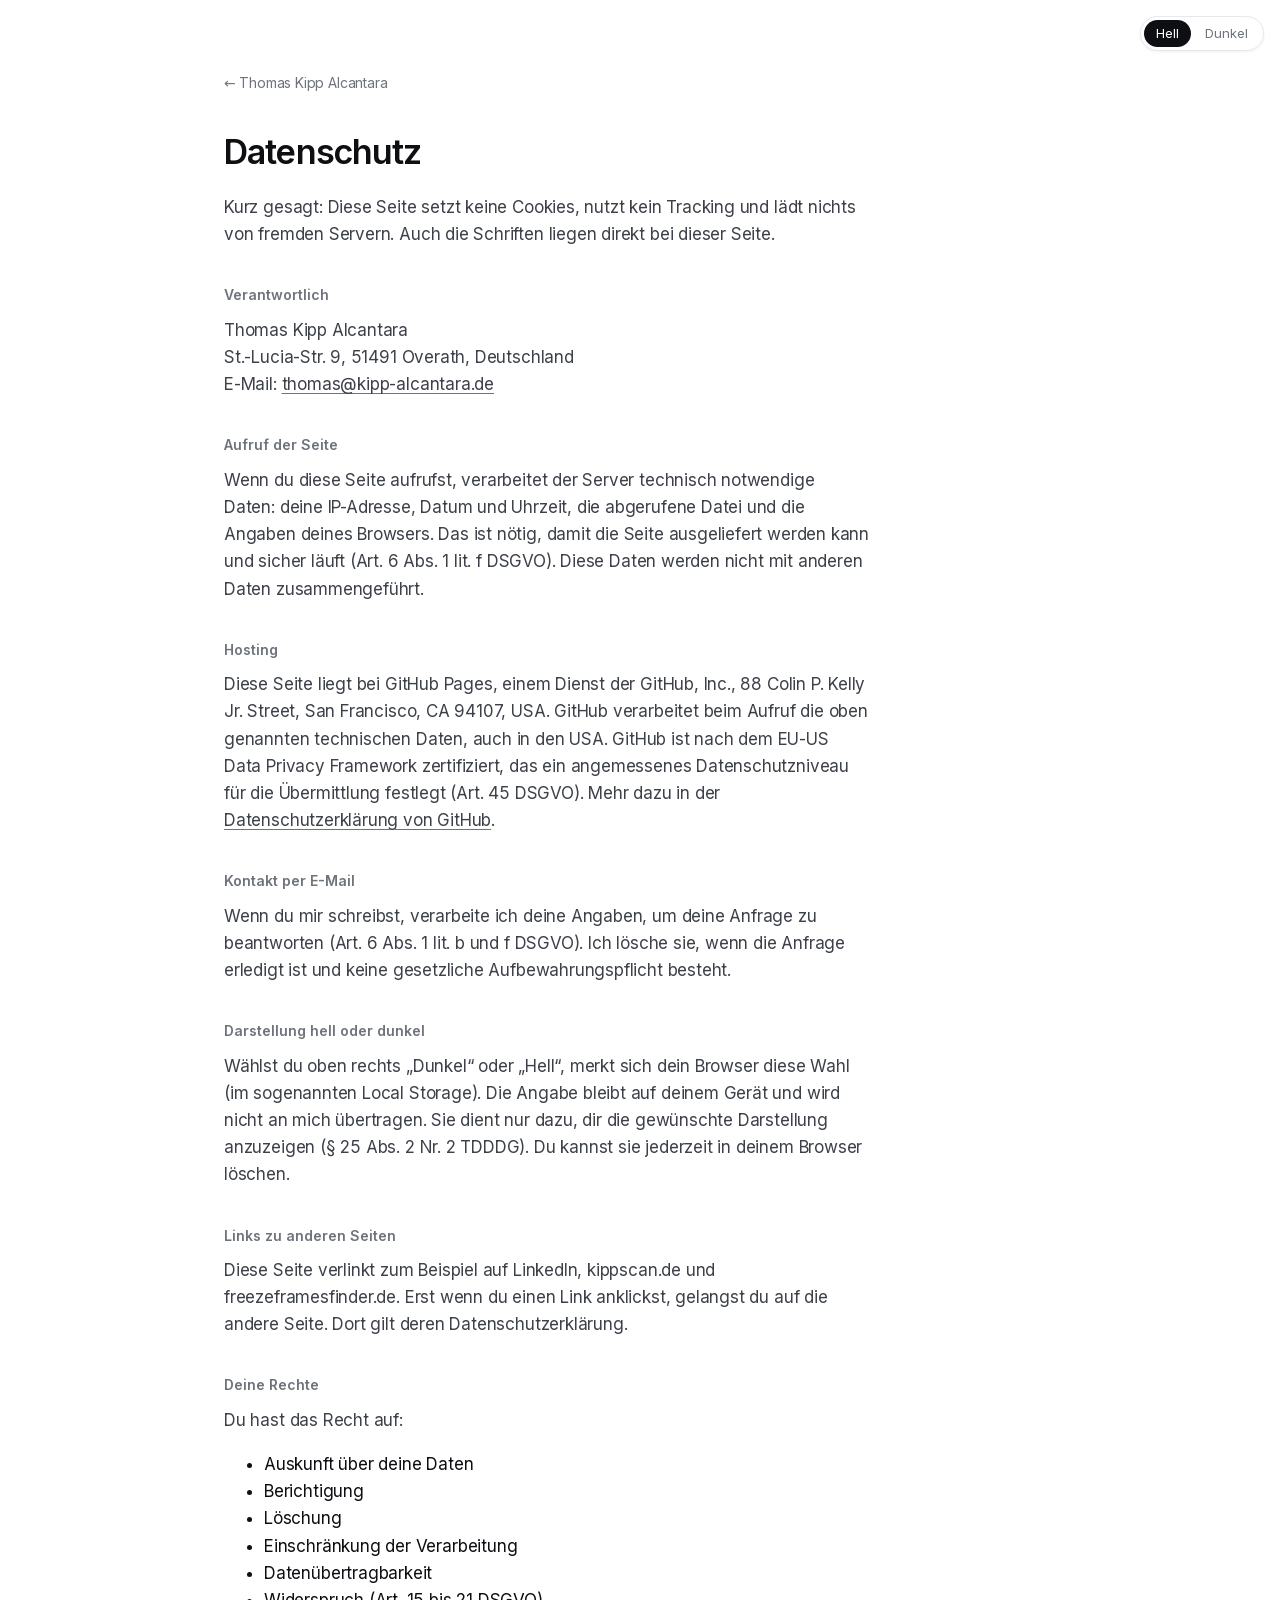
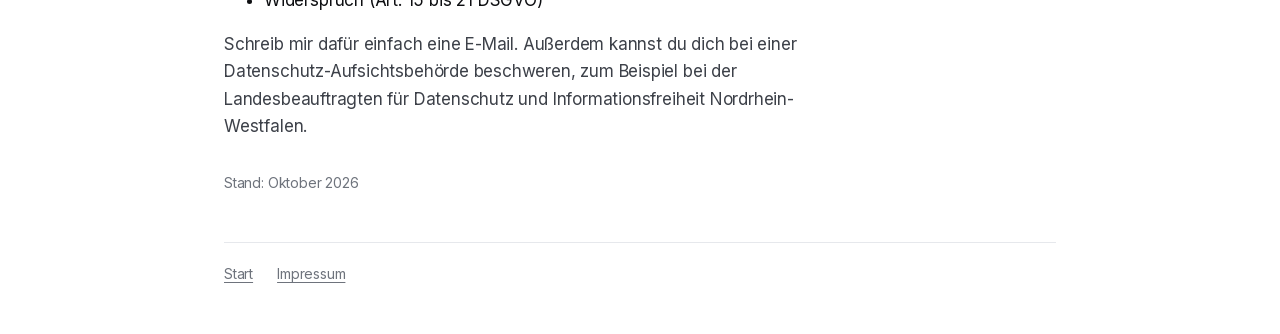
==== commit 863d9c62: "Apple-Systemschrift (SF Pro), kleine Beschriftungen halbfett statt Schreibmaschine Auf Apple-Geräten" ====
--- a/datenschutz.html
+++ b/datenschutz.html
@@ -6,7 +6,7 @@
   <title>Datenschutz · Thomas Kipp Alcantara</title>
   <meta name="robots" content="noindex">
   <link rel="icon" href="img/favicon.svg" type="image/svg+xml">
-  <link rel="stylesheet" href="css/style.css?v=13">
+  <link rel="stylesheet" href="css/style.css?v=14">
   <script>try{if(localStorage.getItem("farbe")==="dunkel")document.documentElement.setAttribute("data-theme","dark")}catch(e){}</script>
 </head>
 <body>
--- a/css/style.css
+++ b/css/style.css
@@ -12,7 +12,8 @@
   --linie: #e6e8ec;
   --flaeche: #f5f6f8;
   --akzent: #2457d6;
-  --schrift: "Inter", system-ui, -apple-system, "Segoe UI", sans-serif;
+  --schrift: -apple-system, BlinkMacSystemFont, "SF Pro Text", "SF Pro Display", "Inter", system-ui, "Segoe UI", Roboto, sans-serif;
+  --anzeige: -apple-system, BlinkMacSystemFont, "SF Pro Display", "Inter", system-ui, "Segoe UI", Roboto, sans-serif;
   --mono: "IBM Plex Mono", ui-monospace, Menlo, monospace;
   color-scheme: light;
 }
@@ -42,6 +43,8 @@
   font-size: 17px;
   line-height: 1.6;
   -webkit-font-smoothing: antialiased;
+  -moz-osx-font-smoothing: grayscale;
+  letter-spacing: -0.011em;
 }
 
 .wrap {
@@ -63,16 +66,17 @@
   gap: 32px;
 }
 .rolle {
-  font-family: var(--mono);
-  font-size: 13px;
-  color: var(--grau);
+  font-size: 14px;
+  font-weight: 600;
+  color: var(--akzent);
   margin-bottom: 14px;
 }
 h1 {
-  font-size: clamp(34px, 6vw, 54px);
-  line-height: 1.08;
-  font-weight: 600;
-  letter-spacing: -0.02em;
+  font-family: var(--anzeige);
+  font-size: clamp(36px, 6.4vw, 60px);
+  line-height: 1.05;
+  font-weight: 700;
+  letter-spacing: -0.025em;
 }
 .claim {
   margin-top: 16px;
@@ -95,9 +99,9 @@
   border-top: 1px solid var(--linie);
 }
 h2 {
-  font-family: var(--mono);
-  font-size: 13px;
-  font-weight: 400;
+  font-size: 14px;
+  font-weight: 600;
+  letter-spacing: 0;
   color: var(--grau);
   margin-bottom: 24px;
 }
@@ -117,15 +121,17 @@
   align-items: baseline;
 }
 .nr {
-  font-family: var(--mono);
-  font-size: 13px;
+  font-size: 14px;
+  font-weight: 600;
+  font-variant-numeric: tabular-nums;
   color: var(--akzent);
 }
 h3 {
-  font-size: clamp(24px, 3.6vw, 30px);
-  line-height: 1.2;
-  font-weight: 600;
-  letter-spacing: -0.01em;
+  font-family: var(--anzeige);
+  font-size: clamp(24px, 3.6vw, 32px);
+  line-height: 1.15;
+  font-weight: 700;
+  letter-spacing: -0.02em;
 }
 .kurz {
   grid-column: 2;
@@ -162,9 +168,9 @@
 }
 .spec dt:first-of-type, .spec dt:first-of-type + dd { border-top: 0; padding-top: 0; }
 .spec dt {
-  font-family: var(--mono);
-  font-size: 13px;
-  line-height: 2;
+  font-size: 14px;
+  font-weight: 600;
+  line-height: 1.75;
   color: var(--grau);
 }
 .spec dd { color: var(--text-2); }
